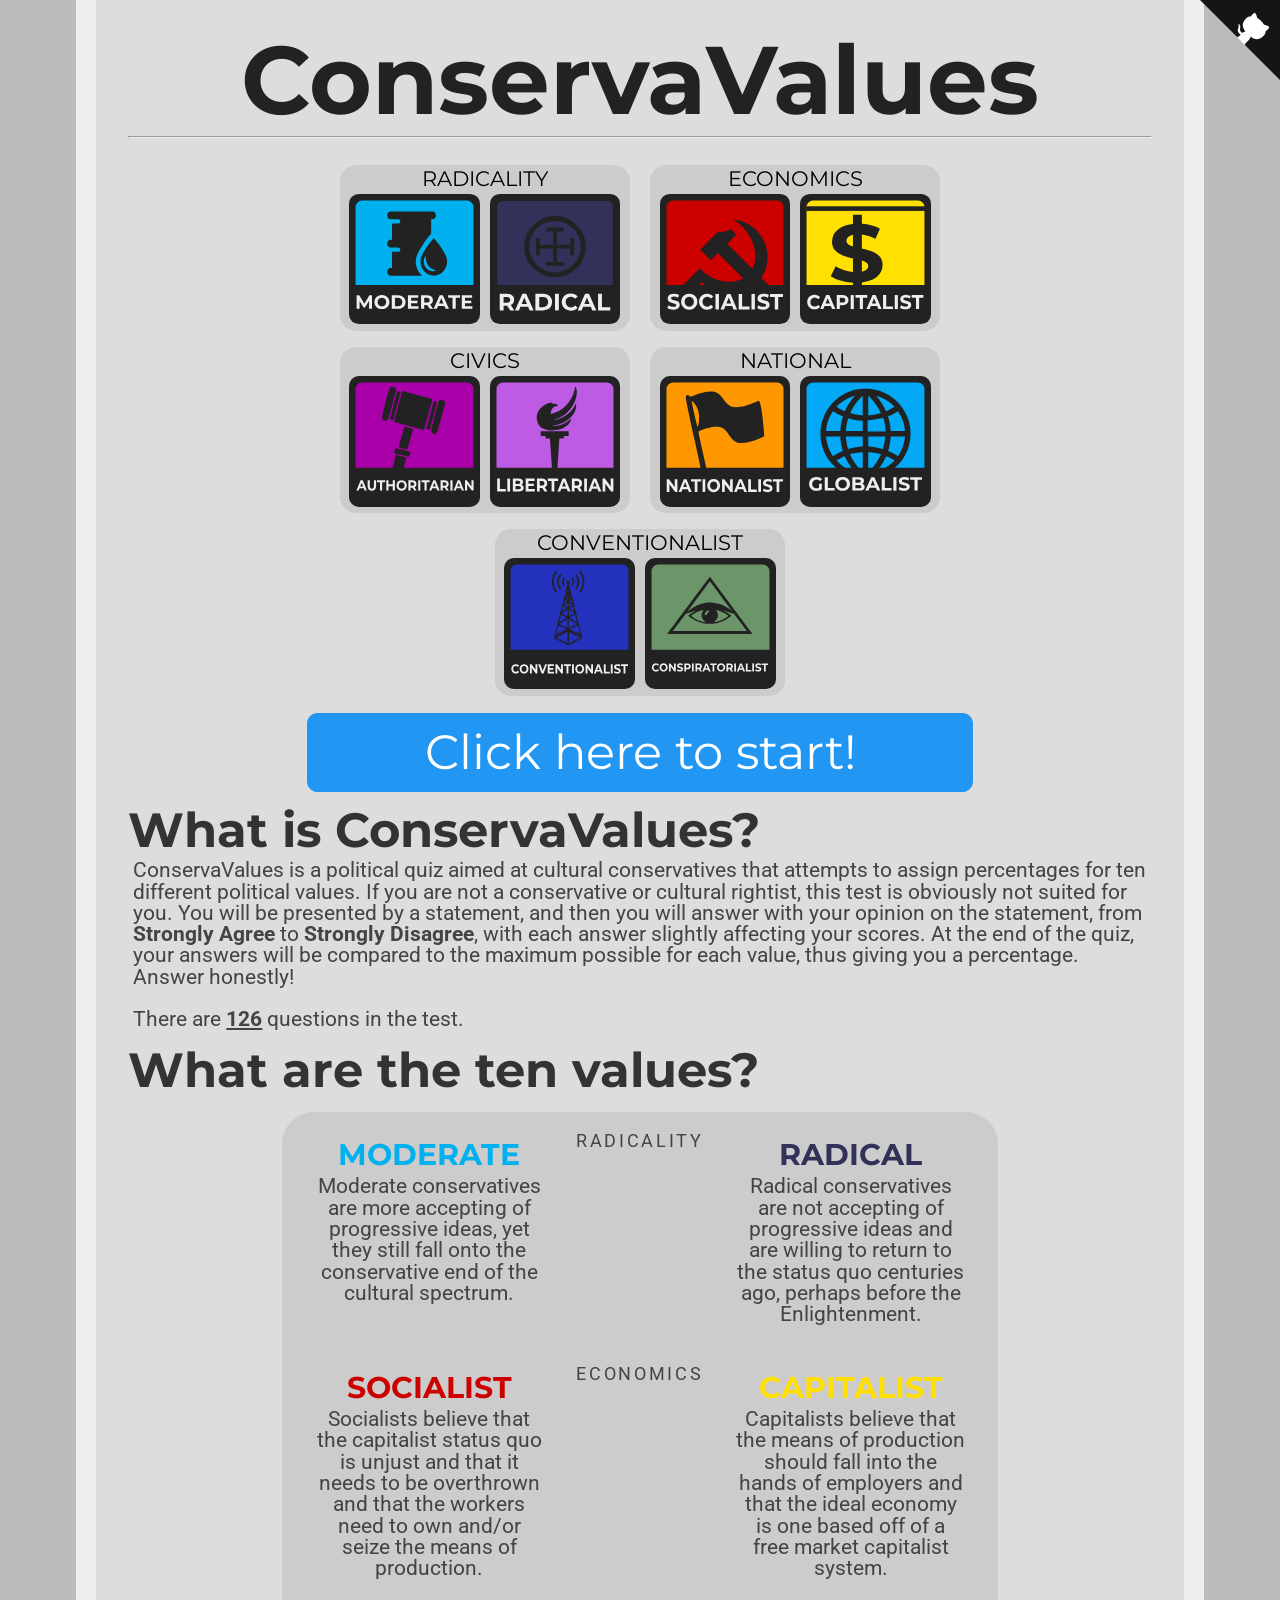
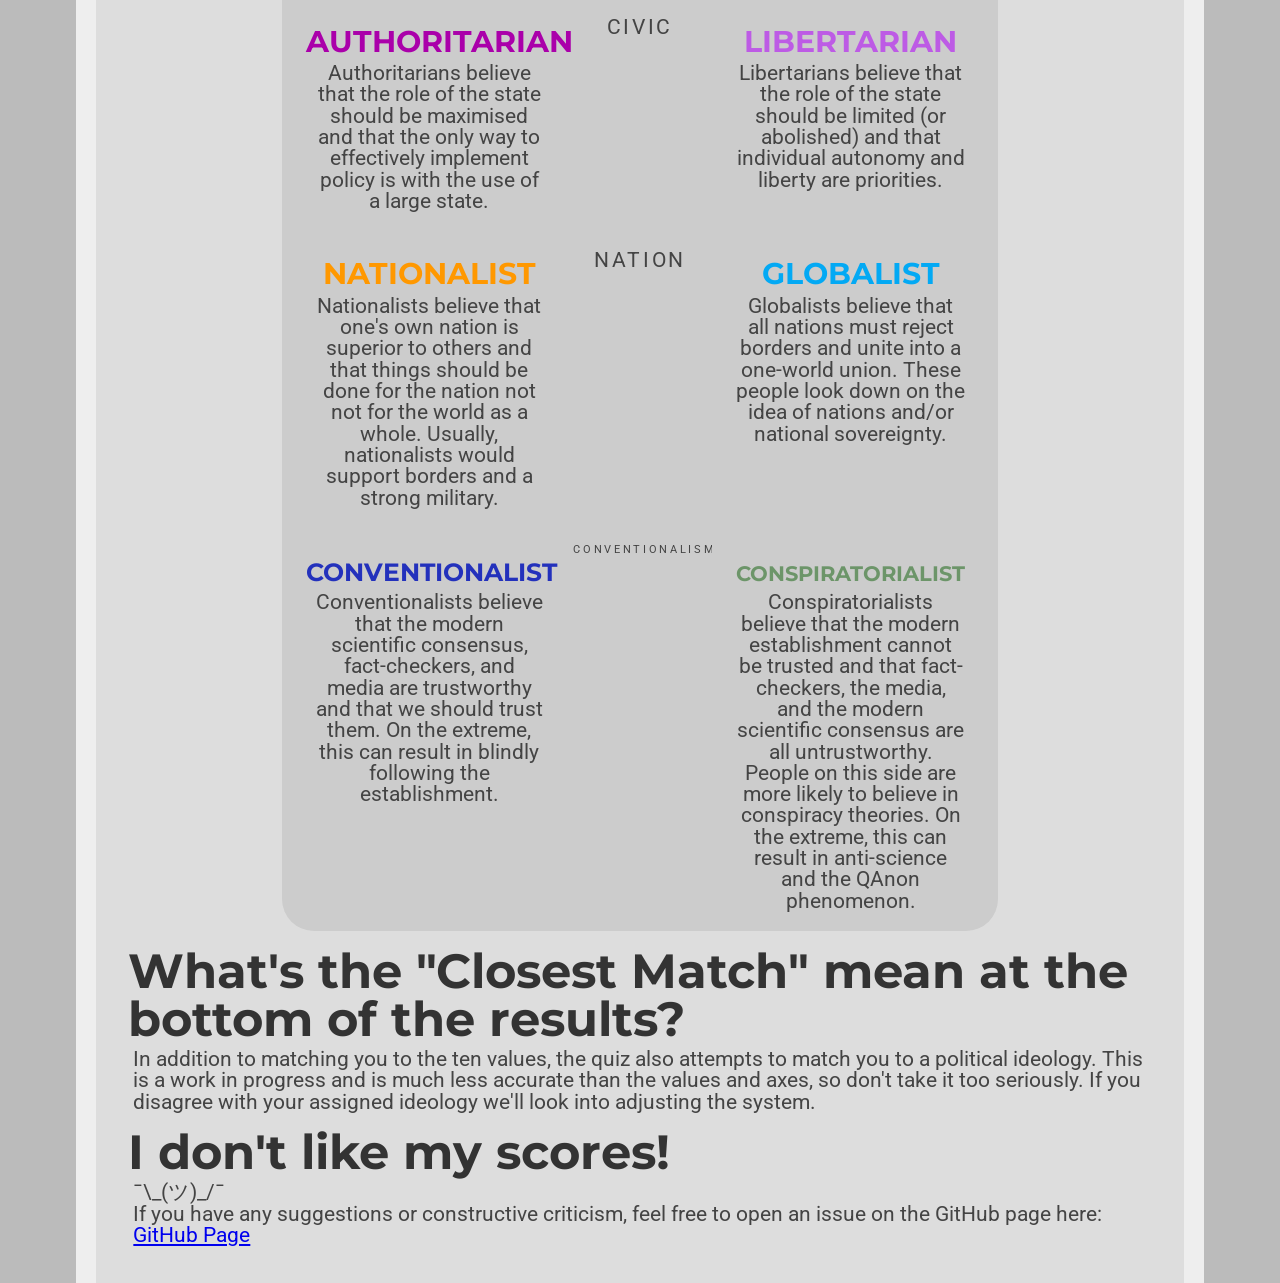
==== index.html @ 1d0bcb78 "Initial commit" ====
<!DOCTYPE html>
<html lang="en-US">
    <head>
        <link href="https://fonts.googleapis.com/css?family=Montserrat:300,400,700|Roboto:400,700" rel="stylesheet">
        <link href='style.css' rel='stylesheet' type='text/css'>
        <link rel="icon" type="x-icon" href="assets/icon.png">
        <link rel="shortcut icon" type="x-icon" href="assets/icon.png">
        <title>ConservaValues</title>
        <meta property="og:ttl" content="600">
        <meta property="og:site_name" content="ConservaValues.github.io">
        <meta property="og:title" content="ConservaValues">
        <meta property="og:type" content="website">
        <meta property="og:description" content="ConservaValues is a political quiz aimed at cultural conservatives">
        <meta property="og:url" content="https://afunhumaninter.github.io/conservavalues/">
        <meta property="og:image" content="https://afunhumaninter.github.io/conservavalues/assets/previcon.png">
        <meta property="og:image:width" content="1024">
        <meta property="og:image:height" content="1024">
        <meta name="theme-color" content="#000000" data-react-helmet="true">
        <meta charset="utf-8">
    </head>
    <body>
        <a href="https://github.com/afunhumaninter/conservavalues" class="github-corner" aria-label="View source on Github"><svg width="80" height="80" viewBox="0 0 250 250" style="fill:#151513; color:#fff; position: absolute; top: 0; border: 0; right: 0;" aria-hidden="true"><path d="M0,0 L115,115 L130,115 L142,142 L250,250 L250,0 Z"></path><path d="M128.3,109.0 C113.8,99.7 119.0,89.6 119.0,89.6 C122.0,82.7 120.5,78.6 120.5,78.6 C119.2,72.0 123.4,76.3 123.4,76.3 C127.3,80.9 125.5,87.3 125.5,87.3 C122.9,97.6 130.6,101.9 134.4,103.2" fill="currentColor" style="transform-origin: 130px 106px;" class="octo-arm"></path><path d="M115.0,115.0 C114.9,115.1 118.7,116.5 119.8,115.4 L133.7,101.6 C136.9,99.2 139.9,98.4 142.2,98.6 C133.8,88.0 127.5,74.4 143.8,58.0 C148.5,53.4 154.0,51.2 159.7,51.0 C160.3,49.4 163.2,43.6 171.4,40.1 C171.4,40.1 176.1,42.5 178.8,56.2 C183.1,58.6 187.2,61.8 190.9,65.4 C194.5,69.0 197.7,73.2 200.1,77.6 C213.8,80.2 216.3,84.9 216.3,84.9 C212.7,93.1 206.9,96.0 205.4,96.6 C205.1,102.4 203.0,107.8 198.3,112.5 C181.9,128.9 168.3,122.5 157.7,114.1 C157.9,116.9 156.7,120.9 152.7,124.9 L141.0,136.5 C139.8,137.7 141.6,141.9 141.8,141.8 Z" fill="currentColor" class="octo-body"></path></svg></a><style>.github-corner:hover .octo-arm{animation:octocat-wave 560ms ease-in-out}@keyframes octocat-wave{0%,100%{transform:rotate(0)}20%,60%{transform:rotate(-25deg)}40%,80%{transform:rotate(10deg)}}@media (max-width:500px){.github-corner:hover .octo-arm{animation:none}.github-corner .octo-arm{animation:octocat-wave 560ms ease-in-out}}</style>
        <h1>ConservaValues</h1>
        <hr>
        <div class="center">
            <div class="block">
                <div class="axis_label">RADICALITY</div>
                <a href="#anchor1"><img src="assets/values/moderate.svg" class="column"></a>
                <a href="#anchor1"><img src="assets/values/radical.svg" class="column"></a>
            </div>
            <div class="block">
                <div class="axis_label">ECONOMICS</div>
                <a href="#anchor2"><img src="assets/values/socialist.svg" class="column"></a>
                <a href="#anchor2"><img src="assets/values/capitalist.svg" class="column"></a>
            </div>
            <div class="block">
                <div class="axis_label">CIVICS</div>
                <a href="#anchor3"><img src="assets/values/authoritarian.svg" class="column"></a>
                <a href="#anchor3"><img src="assets/values/libertarian.svg" class="column"></a>
            </div>    
            <div class="block">
                <div class="axis_label">NATIONAL</div>
                <a href="#anchor4"><img src="assets/values/nationalist.svg" class="column"></a>
                <a href="#anchor4"><img src="assets/values/globalist.svg" class="column"></a>
            </div>
            <div class="block">
                <div class="axis_label">CONVENTIONALIST</div>
                <a href="#anchor5"><img src="assets/values/conventionalist.svg" class="column"></a>
                <a href="#anchor5"><img src="assets/values/conspiratorialist.svg" class="column"></a>
            </div>
        </div>
        <button class="button" onclick="location.href='instructions.html';" style="font-size:36pt;">Click here to start!</button>
        <h2>What is ConservaValues?</h2>
            <p>ConservaValues is a political quiz aimed at cultural conservatives that attempts to assign percentages for ten different political values. If you are not a conservative or cultural rightist, this test is obviously not suited for you. You will be presented by a statement, and then you will answer with your opinion on the statement, from <b>Strongly Agree</b> to <b>Strongly Disagree</b>, with each answer slightly affecting your scores. At the end of the quiz, your answers will be compared to the maximum possible for each value, thus giving you a percentage. Answer honestly!<br /><br />
            There are <b><u><span id="numOfQuestions"></span></u></b> questions in the test.</p>

        <h2>What are the ten values?</h2>
        <br>
        <div class="expl-block">
            <!--Radicality axis-->
            <div class="spacer">
                <div class="expl-left">
                    <p class="index-value">
                        <b id="val-moderate">MODERATE</b>
                    </p>
                    <p class="expl-text-left">
                        Moderate conservatives are more accepting of progressive ideas, yet they still fall onto the conservative end of the cultural spectrum.
                    </p>
                </div>
                <div class="expl-axis">
                    <a id="anchor1"></a>
                    <p class="axis"><small>RADICALITY</small></p>
                    <img class="arrows" src="assets/arrow.svg"></img>
                </div>
                <div class="expl-right">
                    <p class="index-value">
                        <b id="val-radical">RADICAL</b>
                    </p>
                    <p class="expl-text-right">
                        Radical conservatives are not accepting of progressive ideas and are willing to return to the status quo centuries ago, perhaps before the Enlightenment.
                    </p>
                </div>
            </div>
            <!--Co-operation axis-->
            <div class="spacer">
                <div class="expl-left">
                    <p class="index-value">
                        <b id="val-socialist">SOCIALIST</b>
                    </p>
                    <p class="expl-text-left">
                        Socialists believe that the capitalist status quo is unjust and that it needs to be overthrown and that the workers need to own and/or seize the means of production.
                    </p>
                </div>
                <div class="expl-axis">
                    <a id="anchor2"></a>
                    <p class="axis"><SMALL>ECONOMICS</SMALL></p>
                    <img class="arrows" src="assets/arrow.svg"></img>
                </div>
                <div class="expl-right">
                    <p class="index-value">
                        <b id="val-capitalist">CAPITALIST</b>
                    </p>
                    <p class="expl-text-right">
                        Capitalists believe that the means of production should fall into the hands of employers and that the ideal economy is one based off of a free market capitalist system.
                    </p>
                </div>
            </div>
            <!--Ownership axis-->
            <div class="spacer">
                <div class="expl-left">
                    <p class="index-value">
                        <b id="val-authoritarian">AUTHORITARIAN</b>
                    </p>
                    <p class="expl-text-left">
                        Authoritarians believe that the role of the state should be maximised and that the only way to effectively implement policy is with the use of a large state.
                    </p>
                </div>
                <div class="expl-axis">
                    <a id="anchor3"></a>
                    <p class="axis">CIVIC</p>
                    <img class="arrows" src="assets/arrow.svg"></img>
                </div>
                <div class="expl-right">
                    <p class="index-value">
                        <b id="val-libertarian">LIBERTARIAN</b>
                    </p>
                    <p class="expl-text-right">
                        Libertarians believe that the role of the state should be limited (or abolished) and that individual autonomy and liberty are priorities.
                    </p>
                </div>
            </div>
            <!--World axis-->
            <div class="spacer">
                <div class="expl-left">
                    <p class="index-value">
                        <b id="val-nationalist">NATIONALIST</b>
                    </p>
                    <p class="expl-text-left">
                        Nationalists believe that one's own nation is superior to others and that things should be done for the nation not not for the world as a whole. Usually, nationalists would support borders and a strong military.
                    </p>
                </div>
                <div class="expl-axis">
                    <a id="anchor4"></a>
                    <p class="axis">NATION</p>
                    <img class="arrows" src="assets/arrow.svg"></img>
                </div>
                <div class="expl-right">
                    <p class="index-value">
                        <b id="val-globalist">GLOBALIST</b>
                    </p>
                    <p class="expl-text-right">
                        Globalists believe that all nations must reject borders and unite into a one-world union. These people look down on the idea of nations and/or national sovereignty.
                    </p>
                </div>
            </div>
            <!--Culture axis-->
            <div class="spacer">
                <div class="expl-left">
                    <p class="index-value">
                        <b id="val-conventionalist"><small>CONVENTIONALIST</small></b>
                    </p>
                    <p class="expl-text-left">
                        Conventionalists believe that the modern scientific consensus, fact-checkers, and media are trustworthy and that we should trust them. On the extreme, this can result in blindly following the establishment.
                    </p>
                </div>
                <div class="expl-axis">
                    <a id="anchor5"></a>
                    <p class="axis" id="conventionalism-name">CONVENTIONALISM</p>
                    <img class="arrows" src="assets/arrow.svg"></img>
                </div>
                <div class="expl-right">
                    <p class="index-value">
                        <b id="val-conspiratorialist"><small><small>CONSPIRATORIALIST</small></small></b>
                    </p>
                    <p class="expl-text-right">
                        Conspiratorialists believe that the modern establishment cannot be trusted and that fact-checkers, the media, and the modern scientific consensus are all untrustworthy. People on this side are more likely to believe in conspiracy theories. On the extreme, this can result in anti-science and the QAnon phenomenon.
                    </p>
                </div>
            </div>
        </div>
        <h2>What's the "Closest Match" mean at the bottom of the results?</h2>
            <p>In addition to matching you to the ten values, the quiz also attempts to match you to a political ideology. This is a work in progress and is much less accurate than the values and axes, so don't take it too seriously. If you disagree with your assigned ideology we'll look into adjusting the system.</p>
        <h2>I don't like my scores!</h2>
            <p>¯\_(ツ)_/¯<br/>
            If you have any suggestions or constructive criticism, feel free to open an issue on the GitHub page here: <a href="https://github.com/afunhumaninter/conservavalues">GitHub Page</a></p>

        <script type="text/javascript">
            fetch("JSON/questions.json")
                .then(response => response.json())
                .then(data => document.getElementById("numOfQuestions").innerHTML = data.length)
        </script>
    </body>
</html>
---- style.css ----
/*Base CSS*/
:root {
    --axis: calc(18pt * 3);
    --arrow: calc(var(--axis) + 4px);
    --arrow-color: #333333;
}
  
.expl-axis {
    background: linear-gradient(180deg, transparent var(--axis), var(--arrow-color) var(--axis));
    mask-image: linear-gradient(180deg, white var(--axis), transparent var(--axis)), url(../conservavalues/assets/arrow.svg);
    -webkit-mask-image: linear-gradient(180deg, white var(--axis), transparent var(--axis)), url(../conservavalues/assets/arrow.svg);
    mask-repeat: no-repeat;
    -webkit-mask-repeat: no-repeat;
    mask-size: 100%, 60% auto;
    -webkit-mask-size: 100%, 60% auto;
    mask-position: 0 0, 50% var(--arrow);
    -webkit-mask-position: 0 0, 50% var(--arrow);
}
html {
    background-color: #bbbbbb;
    padding: 0px;
    scroll-behavior: smooth;
}

body {
    width: 80%;
    min-height: calc(100vh - 4em);
    margin: 0 auto;
    padding: 2em;
    background-color: #dddddd;
    border-color: #eeeeee;
    border-left-style: solid;
    border-right-style: solid;
    border-width: 20px;
}

p {
    color: #444444;
    font-family: 'Roboto', sans-serif;
    font-size: 16pt;
    line-height: 1;
    margin: 4pt;
}

p.value-description {
    text-indent: -16pt;
    margin-left: 20pt;
}

p.question {
    margin: 16pt auto;
    color: #333333;
    font-family: 'Montserrat', sans-serif;
    font-weight: normal;
    width: 70%;
    min-width: 500pt;
    min-height: 144pt;
    background-color: #eeeeee;
    padding: 16pt;
    border-radius: 16pt;
    font-size: 36pt;
    display: flex;
    justify-content: center;
    align-items: center;
    text-align: center;
}

h1 {
    color: #222222;
    font-family: 'Montserrat', sans-serif;
    font-size: 72pt;
    text-align: center;
    line-height: 72pt;
    margin-top: 0pt;
    margin-bottom: 0pt;
}

h2 {
    color: #333333;
    font-family: 'Montserrat', sans-serif;
    font-size: 36pt;
    line-height: 36pt;
    margin-top: 12pt;
    margin-bottom: 0pt;
}

li {
    font-size: 16pt;
    text-indent: 16pt;
}

a {
    font-family: inherit;
}
.small_button, .small_button_off {
    background-color: #333;
    font-family: 'Montserrat', sans-serif;
    border: none;
    border-radius: 8pt;
    color: white;
    padding: 8pt;
    width: 10%;
    min-width: 100pt;
    text-align: center;
    text-decoration: none;
    display: block;
    font-size: 18pt;
    margin: -2px auto;
    cursor: pointer;
}

.small_button_off {
    background-color: #ddd;
    color: #888;
    border: 2px solid #888;
    cursor: not-allowed;
    margin: -4px auto;
}
.arrows {
    display: none;
}
li {
    font-size: 16pt;
    text-indent: 16pt;
}

img.center {
    display: block;
    margin: 1em auto;
    width: 50%;
    min-width: 500pt;
}
img.column {
    width: 45%;
    transition: transform 0.3s;
    padding: 1%;
}
  
img.column:hover {
    transform: scale(1.05);
}
p.expl-text-left, p.expl-text-right {
    display: block;
    font-size: 16pt;
    width: 90%;
    margin-left: auto;
    margin-right: auto;
}

img.arrows {
    width: 60%;
    height: auto;
}

p.axis {
    display: block;
}

p.index-value {
    font-family: 'Montserrat', sans-serif;
    font-size: 30px;
    margin: 4px;
}
p.expl-text {
    font-size: 18pt;
}
  
p.value {
    font-size: 28pt;
    text-indent: -16pt;
    line-height: 2px;
    letter-spacing: 0.1em;
}
  
p.extras {
    text-align: center;
    max-width: 800px;
    margin-left: auto;
    margin-right: auto;
}

.button {
    background-color: #2196f3;
    font-family: 'Montserrat', sans-serif;
    border: none;
    border-radius: 8pt;
    color: white;
    padding: 8pt;
    width: 50%;
    min-width: 500pt;
    text-align: center;
    text-decoration: none;
    display: block;
    font-size: 24pt;
    margin: -2px auto;
    cursor: pointer;
}
div.center {
    border-radius: 8pt;
    padding: 8pt;
    color: white;
    width: 90%;
    max-width: 768pt;
    display: block;
    margin: auto;
    align-items: center;
    text-align: center;
}

div.axis {
    width: 100%;
    display: flex;
    align-items: center;
    justify-content: center;
}

div.bar {
    height: 36pt;
    line-height: 36pt;
    padding: 8pt;
    margin-top: 4pt;
    margin-bottom: 4pt;
    border-width: 4px;
    border-right-width: 1px;
    border-top-style: solid;
    border-bottom-style: solid;
    border-color: #222222;
    background-color: #eeeeee;
    display: block;
    width: 50%;
}
div.spacer {
    display: flex;
    padding: 2%;
}

div.text-wrapper {
    font-family: 'Montserrat', sans-serif;
    font-size: 36pt;
    line-height: 36pt;
    color: #222222;
    display: inline-block;
}

div.axis_label {
    font-size: 16pt;
    font-family: 'Montserrat', sans-serif;
    color: #000;
}
  
div.block {
    display: inline-block;
    width: 31.5%;
    background-color: #CCC;
    border-radius: 12pt;
    margin: 6pt;
}
  
div.expl-block {
    width: 70%;
    display: block;
    text-align: center;
    align-items: center;
    margin: auto;
    background-color: #CCC;
    border-radius: 32px;
}
  
div.expl-left, div.expl-right {
    display: inline-block;
    text-align: center;
    margin-top: 10px;
    vertical-align: top;
    width: 37%;
    margin-left: auto;
    margin-right: auto;
}
  
div.expl-axis {
    display: inline-block;
    width: 20.9%;
    vertical-align: top;
    font-size: 20pt;
    letter-spacing: 0.1em;
    margin: 4pt;
    margin-top: -2px;
}

#banner {
    border-color: #444444;
    border-style: solid;
    border-width: 2px;
    border-radius: 8pt;
    display: block;
    margin: 8pt;
    margin-left: auto;
    margin-right: auto;
}

div.moderate {
    background-color: #00B0EF;
    text-align: left;
    border-right-style: solid;
}

#val-moderate {
    color: #00B0EF;
}

div.radical {
    background-color: #32315a;
    text-align: right;
    border-left-style: solid;
}

#val-radical {
    color: #32315a;
}

div.socialist {
    background-color: #cd0000;
    text-align: left;
    border-right-style: solid;
}

#val-socialist {
    color: #cd0000;
}

div.capitalist {
    background-color: #ffe000;
    text-align: right;
    border-right-style: solid;
}

#val-capitalist {
    color: #ffe000;
}

div.authoritarian {
    background-color: #AA00AA;
    text-align: left;
    border-left-style: solid;
}

#val-authoritarian {
    color: #AA00AA;
}

div.libertarian {
    background-color: #BD5BE5;
    text-align: right;
    border-left-style: solid;
}

#val-libertarian {
    color: #BD5BE5;
}

div.nationalist {
    background-color: #ff9800;
    text-align: left;
    border-right-style: solid;
}

#val-nationalist {
    color: #ff9800;
}

div.globalist {
    background-color: #03a9f4;
    text-align: right;
    border-left-style: solid;
}

#val-globalist {
    color: #03a9f4;
}

div.conventionalist {
    background-color: #2331BC;
    text-align: left;
    border-right-style: solid;
}

#val-conventionalist {
    color: #2331BC;
}

div.conspiratorialist {
    background-color: #6c9569;
    text-align: right;
    border-right-style: solid;
}

#val-conspiratorialist {
    color: #6c9569;
}

span.weight-300 {
    font-weight: 300;
}

#conventionalism-name{
    font-size: 8pt;
}

/*Dark mode*/
@media(prefers-color-scheme: dark){
    :root {
        --arrow-color: #dddddd;
    }

    div.axis_label {
        color: #FFF;
    }

    div.block {
        background-color: #111;
    }

    div.expl-block {
        background-color: #333;
    }
    html {
        background-color: #000000;
        padding: 0px;
    }
    body {
        background-color: #3b3b3b;
        border-color: #505050;
    }
    p {
        color: #cccccc;
    }
    p.question {
        color: #cccccc;
        background-color: #000000;
    }
    h1 {
        color: #cccccc;
    }
    h2 {
        color: #cccccc;
    }
    .small_button, .small_button_off {
        background-color: #ddd;
    }

    .small_button_off {
        background-color: #333;
        color: #888;
        border: 2px solid #888;
    }
}
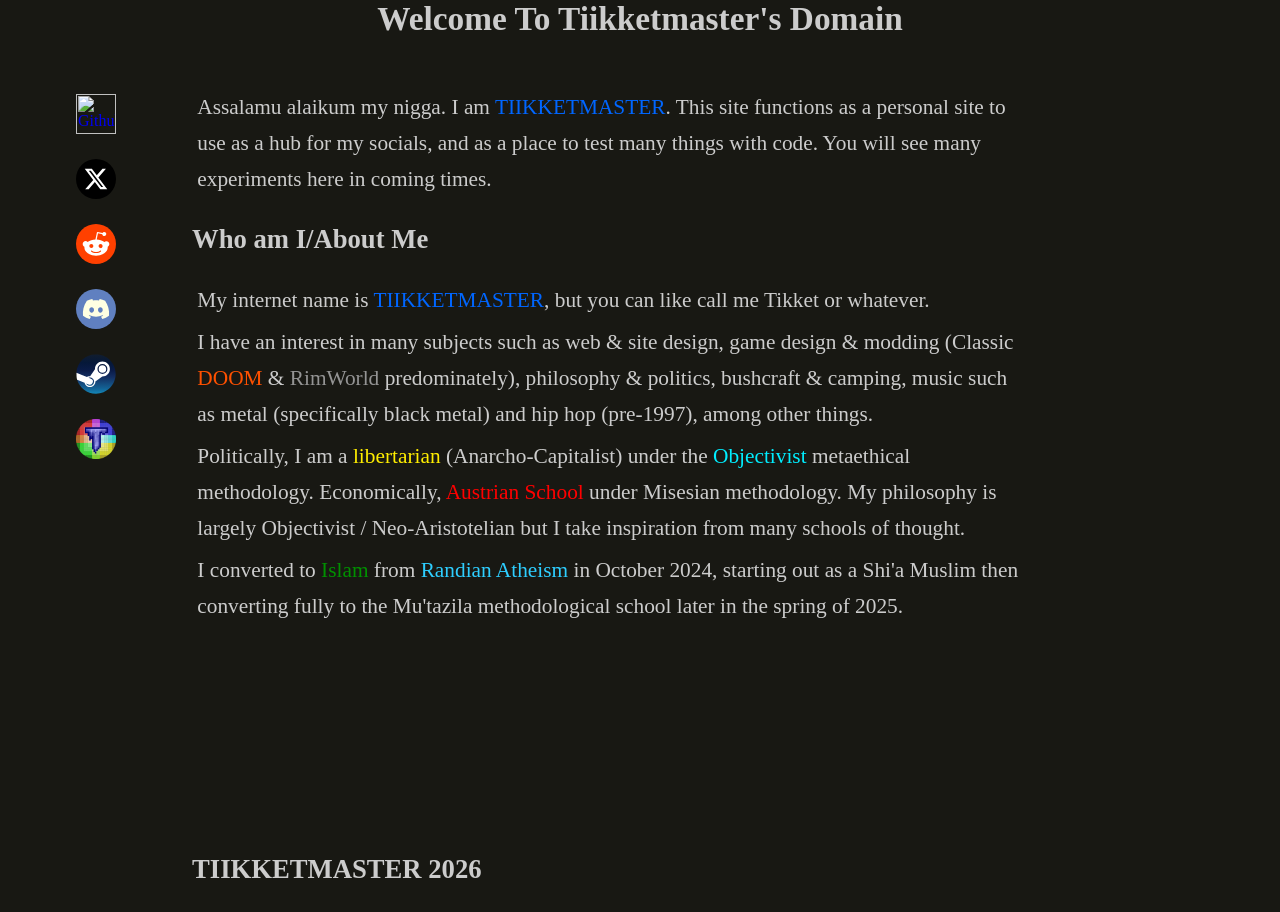
==== commit 2434091c: "Initial release" ====
--- a/index.html
+++ b/index.html
@@ -1,193 +1,56 @@
-<!DOCTYPE html>
-<html lang="en-US">
-    <head>
-        <link href="https://fonts.googleapis.com/css?family=Montserrat:300,400,700|Roboto:400,700" rel="stylesheet">
-        <link href='style.css' rel='stylesheet' type='text/css'>
-        <link rel="icon" type="x-icon" href="assets/icon.png">
-        <link rel="shortcut icon" type="x-icon" href="assets/icon.png">
-        <title>ConservaValues</title>
-        <meta property="og:ttl" content="600">
-        <meta property="og:site_name" content="ConservaValues.github.io">
-        <meta property="og:title" content="ConservaValues">
-        <meta property="og:type" content="website">
-        <meta property="og:description" content="ConservaValues is a political quiz aimed at cultural conservatives">
-        <meta property="og:url" content="https://afunhumaninter.github.io/conservavalues/">
-        <meta property="og:image" content="https://afunhumaninter.github.io/conservavalues/assets/previcon.png">
-        <meta property="og:image:width" content="1024">
-        <meta property="og:image:height" content="1024">
-        <meta name="theme-color" content="#000000" data-react-helmet="true">
-        <meta charset="utf-8">
-    </head>
-    <body>
-        <a href="https://github.com/afunhumaninter/conservavalues" class="github-corner" aria-label="View source on Github"><svg width="80" height="80" viewBox="0 0 250 250" style="fill:#151513; color:#fff; position: absolute; top: 0; border: 0; right: 0;" aria-hidden="true"><path d="M0,0 L115,115 L130,115 L142,142 L250,250 L250,0 Z"></path><path d="M128.3,109.0 C113.8,99.7 119.0,89.6 119.0,89.6 C122.0,82.7 120.5,78.6 120.5,78.6 C119.2,72.0 123.4,76.3 123.4,76.3 C127.3,80.9 125.5,87.3 125.5,87.3 C122.9,97.6 130.6,101.9 134.4,103.2" fill="currentColor" style="transform-origin: 130px 106px;" class="octo-arm"></path><path d="M115.0,115.0 C114.9,115.1 118.7,116.5 119.8,115.4 L133.7,101.6 C136.9,99.2 139.9,98.4 142.2,98.6 C133.8,88.0 127.5,74.4 143.8,58.0 C148.5,53.4 154.0,51.2 159.7,51.0 C160.3,49.4 163.2,43.6 171.4,40.1 C171.4,40.1 176.1,42.5 178.8,56.2 C183.1,58.6 187.2,61.8 190.9,65.4 C194.5,69.0 197.7,73.2 200.1,77.6 C213.8,80.2 216.3,84.9 216.3,84.9 C212.7,93.1 206.9,96.0 205.4,96.6 C205.1,102.4 203.0,107.8 198.3,112.5 C181.9,128.9 168.3,122.5 157.7,114.1 C157.9,116.9 156.7,120.9 152.7,124.9 L141.0,136.5 C139.8,137.7 141.6,141.9 141.8,141.8 Z" fill="currentColor" class="octo-body"></path></svg></a><style>.github-corner:hover .octo-arm{animation:octocat-wave 560ms ease-in-out}@keyframes octocat-wave{0%,100%{transform:rotate(0)}20%,60%{transform:rotate(-25deg)}40%,80%{transform:rotate(10deg)}}@media (max-width:500px){.github-corner:hover .octo-arm{animation:none}.github-corner .octo-arm{animation:octocat-wave 560ms ease-in-out}}</style>
-        <h1>ConservaValues</h1>
-        <hr>
-        <div class="center">
-            <div class="block">
-                <div class="axis_label">RADICALITY</div>
-                <a href="#anchor1"><img src="assets/values/moderate.svg" class="column"></a>
-                <a href="#anchor1"><img src="assets/values/radical.svg" class="column"></a>
-            </div>
-            <div class="block">
-                <div class="axis_label">ECONOMICS</div>
-                <a href="#anchor2"><img src="assets/values/socialist.svg" class="column"></a>
-                <a href="#anchor2"><img src="assets/values/capitalist.svg" class="column"></a>
-            </div>
-            <div class="block">
-                <div class="axis_label">CIVICS</div>
-                <a href="#anchor3"><img src="assets/values/authoritarian.svg" class="column"></a>
-                <a href="#anchor3"><img src="assets/values/libertarian.svg" class="column"></a>
-            </div>    
-            <div class="block">
-                <div class="axis_label">NATIONAL</div>
-                <a href="#anchor4"><img src="assets/values/nationalist.svg" class="column"></a>
-                <a href="#anchor4"><img src="assets/values/globalist.svg" class="column"></a>
-            </div>
-            <div class="block">
-                <div class="axis_label">CONVENTIONALIST</div>
-                <a href="#anchor5"><img src="assets/values/conventionalist.svg" class="column"></a>
-                <a href="#anchor5"><img src="assets/values/conspiratorialist.svg" class="column"></a>
-            </div>
+<head>
+    <meta charset="utf-8">
+    <meta name="viewport" content="width=device-width, initial-scale=1.0">
+    <title>TIIKKETMASTER</title>
+    <link href="style.css" rel="stylesheet">
+    <link href="https://fonts.googleapis.com/css?family=Montserrat:300,400,700|Roboto:400,700" rel="stylesheet">
+    <link rel="icon" type="image/png" href="assets/icon.png">
+</head>
+
+<body>
+
+    <center><h2>Welcome To Tiikketmaster's Domain</h2></center><br>
+        <div style="display:flex;">
+        <div style="width:15.0%">
+        
+            <div class="extMediaColumn">
+    <a href="https://github.com/TIIKKETMASTER" target="_blank"><img title="X" src="https://github.com/favicon.ico" class="extMedia" alt="Github"></a>
+    <a href="https://x.com/tiikketmaster" target="_blank"><img title="X" src="./assets/logos/xitter.svg" class="extMedia" alt="X"></a>
+    <a href="https://www.reddit.com/user/ticketmaster9/" target="_blank"><img title="X" src="./assets/logos/preddit.svg" class="extMedia" alt="X"></a>
+    <img title="Discord" src="./assets/logos/discord.svg" class="extMedia" onclick="navigator.clipboard.writeText('tiikketmaster');alert('Discord tag copied (tiikketmaster).')">
+    <a href="https://steamcommunity.com/id/TIIKKETMASTER/" target="_blank"><img title="X" src="./assets/logos/steam.svg" class="extMedia" alt="X"></a>
+    <a href="https://tiikketmaster.github.io/tiikketcompass" target="_blank"><img title="X" src="./assets/logos/favicon_compass.png" class="extMedia" alt="Github"></a>
+    </a>
+  </div>
+
         </div>
-        <button class="button" onclick="location.href='instructions.html';" style="font-size:36pt;">Click here to start!</button>
-        <h2>What is ConservaValues?</h2>
-            <p>ConservaValues is a political quiz aimed at cultural conservatives that attempts to assign percentages for ten different political values. If you are not a conservative or cultural rightist, this test is obviously not suited for you. You will be presented by a statement, and then you will answer with your opinion on the statement, from <b>Strongly Agree</b> to <b>Strongly Disagree</b>, with each answer slightly affecting your scores. At the end of the quiz, your answers will be compared to the maximum possible for each value, thus giving you a percentage. Answer honestly!<br /><br />
-            There are <b><u><span id="numOfQuestions"></span></u></b> questions in the test.</p>
 
-        <h2>What are the ten values?</h2>
-        <br>
-        <div class="expl-block">
-            <!--Radicality axis-->
-            <div class="spacer">
-                <div class="expl-left">
-                    <p class="index-value">
-                        <b id="val-moderate">MODERATE</b>
-                    </p>
-                    <p class="expl-text-left">
-                        Moderate conservatives are more accepting of progressive ideas, yet they still fall onto the conservative end of the cultural spectrum.
-                    </p>
-                </div>
-                <div class="expl-axis">
-                    <a id="anchor1"></a>
-                    <p class="axis"><small>RADICALITY</small></p>
-                    <img class="arrows" src="assets/arrow.svg"></img>
-                </div>
-                <div class="expl-right">
-                    <p class="index-value">
-                        <b id="val-radical">RADICAL</b>
-                    </p>
-                    <p class="expl-text-right">
-                        Radical conservatives are not accepting of progressive ideas and are willing to return to the status quo centuries ago, perhaps before the Enlightenment.
-                    </p>
-                </div>
-            </div>
-            <!--Co-operation axis-->
-            <div class="spacer">
-                <div class="expl-left">
-                    <p class="index-value">
-                        <b id="val-socialist">SOCIALIST</b>
-                    </p>
-                    <p class="expl-text-left">
-                        Socialists believe that the capitalist status quo is unjust and that it needs to be overthrown and that the workers need to own and/or seize the means of production.
-                    </p>
-                </div>
-                <div class="expl-axis">
-                    <a id="anchor2"></a>
-                    <p class="axis"><SMALL>ECONOMICS</SMALL></p>
-                    <img class="arrows" src="assets/arrow.svg"></img>
-                </div>
-                <div class="expl-right">
-                    <p class="index-value">
-                        <b id="val-capitalist">CAPITALIST</b>
-                    </p>
-                    <p class="expl-text-right">
-                        Capitalists believe that the means of production should fall into the hands of employers and that the ideal economy is one based off of a free market capitalist system.
-                    </p>
-                </div>
-            </div>
-            <!--Ownership axis-->
-            <div class="spacer">
-                <div class="expl-left">
-                    <p class="index-value">
-                        <b id="val-authoritarian">AUTHORITARIAN</b>
-                    </p>
-                    <p class="expl-text-left">
-                        Authoritarians believe that the role of the state should be maximised and that the only way to effectively implement policy is with the use of a large state.
-                    </p>
-                </div>
-                <div class="expl-axis">
-                    <a id="anchor3"></a>
-                    <p class="axis">CIVIC</p>
-                    <img class="arrows" src="assets/arrow.svg"></img>
-                </div>
-                <div class="expl-right">
-                    <p class="index-value">
-                        <b id="val-libertarian">LIBERTARIAN</b>
-                    </p>
-                    <p class="expl-text-right">
-                        Libertarians believe that the role of the state should be limited (or abolished) and that individual autonomy and liberty are priorities.
-                    </p>
-                </div>
-            </div>
-            <!--World axis-->
-            <div class="spacer">
-                <div class="expl-left">
-                    <p class="index-value">
-                        <b id="val-nationalist">NATIONALIST</b>
-                    </p>
-                    <p class="expl-text-left">
-                        Nationalists believe that one's own nation is superior to others and that things should be done for the nation not not for the world as a whole. Usually, nationalists would support borders and a strong military.
-                    </p>
-                </div>
-                <div class="expl-axis">
-                    <a id="anchor4"></a>
-                    <p class="axis">NATION</p>
-                    <img class="arrows" src="assets/arrow.svg"></img>
-                </div>
-                <div class="expl-right">
-                    <p class="index-value">
-                        <b id="val-globalist">GLOBALIST</b>
-                    </p>
-                    <p class="expl-text-right">
-                        Globalists believe that all nations must reject borders and unite into a one-world union. These people look down on the idea of nations and/or national sovereignty.
-                    </p>
-                </div>
-            </div>
-            <!--Culture axis-->
-            <div class="spacer">
-                <div class="expl-left">
-                    <p class="index-value">
-                        <b id="val-conventionalist"><small>CONVENTIONALIST</small></b>
-                    </p>
-                    <p class="expl-text-left">
-                        Conventionalists believe that the modern scientific consensus, fact-checkers, and media are trustworthy and that we should trust them. On the extreme, this can result in blindly following the establishment.
-                    </p>
-                </div>
-                <div class="expl-axis">
-                    <a id="anchor5"></a>
-                    <p class="axis" id="conventionalism-name">CONVENTIONALISM</p>
-                    <img class="arrows" src="assets/arrow.svg"></img>
-                </div>
-                <div class="expl-right">
-                    <p class="index-value">
-                        <b id="val-conspiratorialist"><small><small>CONSPIRATORIALIST</small></small></b>
-                    </p>
-                    <p class="expl-text-right">
-                        Conspiratorialists believe that the modern establishment cannot be trusted and that fact-checkers, the media, and the modern scientific consensus are all untrustworthy. People on this side are more likely to believe in conspiracy theories. On the extreme, this can result in anti-science and the QAnon phenomenon.
-                    </p>
-                </div>
-            </div>
+        <div style="width:65.0%">
+
+            <p>Assalamu alaikum my nigga. I am <span style="color: #0066ff;">TIIKKETMASTER</span>. This site functions as a personal site to use as a hub for my socials, 
+            and as a place to test many things with code. You will see many experiments here in coming times.
+            </p>
+            <h3>Who am I/About Me</h3>
+            <p>My internet name is <span style="color: #0066ff;">TIIKKETMASTER</span>, but you can like call me Tikket or whatever.</p>
+            <p>I have an interest in many subjects such as web & site design, game design & modding (Classic <span style="color: #ff5100;">DOOM</span> & <span style="color: #949494;">RimWorld</span> predominately), philosophy & politics, 
+            bushcraft & camping, music such as metal (specifically black metal) and hip hop (pre-1997), among other things.</p>
+            <p>Politically, I am a <span style="color: #ffee00;">libertarian</span> (Anarcho-Capitalist) under the <span style="color: #00eeff;">Objectivist</span> metaethical methodology. Economically, 
+            <span style="color: #ff0000;">Austrian School</span> under Misesian methodology. 
+            My philosophy is largely Objectivist / Neo-Aristotelian but I take inspiration from many schools of thought.</p>
+            <p>I converted to <span style="color: #009000;">Islam</span> from <span style="color: #2eceff;">Randian Atheism</span> in October 2024, starting out as a Shi'a Muslim then converting fully 
+            to the Mu'tazila methodological school later in the spring of 2025. 
+            </p>
+            <br><br><br><br><br><br><br><br><br><br><br><h3>TIIKKETMASTER <span id="year"></span></h3>
+
         </div>
-        <h2>What's the "Closest Match" mean at the bottom of the results?</h2>
-            <p>In addition to matching you to the ten values, the quiz also attempts to match you to a political ideology. This is a work in progress and is much less accurate than the values and axes, so don't take it too seriously. If you disagree with your assigned ideology we'll look into adjusting the system.</p>
-        <h2>I don't like my scores!</h2>
-            <p>¯\_(ツ)_/¯<br/>
-            If you have any suggestions or constructive criticism, feel free to open an issue on the GitHub page here: <a href="https://github.com/afunhumaninter/conservavalues">GitHub Page</a></p>
+        <div style="width:20.0%">
+        <p></p>
+        </div>
+    </div>
+    
+</body>
 
-        <script type="text/javascript">
-            fetch("JSON/questions.json")
-                .then(response => response.json())
-                .then(data => document.getElementById("numOfQuestions").innerHTML = data.length)
-        </script>
-    </body>
-</html>+<script>
+    const currentYear = new Date().getFullYear();
+    document.getElementById("year").textContent = currentYear;
+</script>
--- a/style.css
+++ b/style.css
@@ -1,455 +1,53 @@
-/*Base CSS*/
-:root {
-    --axis: calc(18pt * 3);
-    --arrow: calc(var(--axis) + 4px);
-    --arrow-color: #333333;
+html {
+    scrollbar-width: thin;
+    scrollbar-color: #bbbbbb #1d1d1d;
+    background: #181813;
+    padding: 0px;
 }
-  
-.expl-axis {
-    background: linear-gradient(180deg, transparent var(--axis), var(--arrow-color) var(--axis));
-    mask-image: linear-gradient(180deg, white var(--axis), transparent var(--axis)), url(../conservavalues/assets/arrow.svg);
-    -webkit-mask-image: linear-gradient(180deg, white var(--axis), transparent var(--axis)), url(../conservavalues/assets/arrow.svg);
-    mask-repeat: no-repeat;
-    -webkit-mask-repeat: no-repeat;
-    mask-size: 100%, 60% auto;
-    -webkit-mask-size: 100%, 60% auto;
-    mask-position: 0 0, 50% var(--arrow);
-    -webkit-mask-position: 0 0, 50% var(--arrow);
+body {
+    color: #ccc;
+    width: 100%;
+    font-family: "Palatino Linotype", "Book Antiqua", serif;
+    margin: 0 auto;
+    background-color: #181813;
+    border-width: 0px;
 }
-html {
-    background-color: #bbbbbb;
-    padding: 0px;
-    scroll-behavior: smooth;
+p {
+    color: #ccc;
+    text-align: left;
+    font-size: 16pt;
+    line-height: 1.7;
+    margin: 4pt;
+}
+h2 {
+    font-size: 25pt;
+    color: #ccc;
+}
+h3 {
+    font-size: 20pt;
+    color: #ccc;
+}
+.extMediaColumn {
+    display: flex;
+    flex-direction: column;
+    align-items: center;
+    gap: 25px;
+    margin-top: 10px;
+}
+.extMedia {
+    width: 40px;
+    height: 40px;
+    cursor: pointer;
+    transition: 0.2s ease-in-out;
+}
+.extMedia:hover {
+    scale: 1.15;
 }
 
-body {
-    width: 80%;
-    min-height: calc(100vh - 4em);
-    margin: 0 auto;
-    padding: 2em;
-    background-color: #dddddd;
-    border-color: #eeeeee;
-    border-left-style: solid;
-    border-right-style: solid;
-    border-width: 20px;
-}
 
-p {
-    color: #444444;
-    font-family: 'Roboto', sans-serif;
-    font-size: 16pt;
-    line-height: 1;
-    margin: 4pt;
-}
+  @media only screen and (max-width: 1800px) {
+	body {
+		width: 100% !important;
+	}
 
-p.value-description {
-    text-indent: -16pt;
-    margin-left: 20pt;
-}
-
-p.question {
-    margin: 16pt auto;
-    color: #333333;
-    font-family: 'Montserrat', sans-serif;
-    font-weight: normal;
-    width: 70%;
-    min-width: 500pt;
-    min-height: 144pt;
-    background-color: #eeeeee;
-    padding: 16pt;
-    border-radius: 16pt;
-    font-size: 36pt;
-    display: flex;
-    justify-content: center;
-    align-items: center;
-    text-align: center;
-}
-
-h1 {
-    color: #222222;
-    font-family: 'Montserrat', sans-serif;
-    font-size: 72pt;
-    text-align: center;
-    line-height: 72pt;
-    margin-top: 0pt;
-    margin-bottom: 0pt;
-}
-
-h2 {
-    color: #333333;
-    font-family: 'Montserrat', sans-serif;
-    font-size: 36pt;
-    line-height: 36pt;
-    margin-top: 12pt;
-    margin-bottom: 0pt;
-}
-
-li {
-    font-size: 16pt;
-    text-indent: 16pt;
-}
-
-a {
-    font-family: inherit;
-}
-.small_button, .small_button_off {
-    background-color: #333;
-    font-family: 'Montserrat', sans-serif;
-    border: none;
-    border-radius: 8pt;
-    color: white;
-    padding: 8pt;
-    width: 10%;
-    min-width: 100pt;
-    text-align: center;
-    text-decoration: none;
-    display: block;
-    font-size: 18pt;
-    margin: -2px auto;
-    cursor: pointer;
-}
-
-.small_button_off {
-    background-color: #ddd;
-    color: #888;
-    border: 2px solid #888;
-    cursor: not-allowed;
-    margin: -4px auto;
-}
-.arrows {
-    display: none;
-}
-li {
-    font-size: 16pt;
-    text-indent: 16pt;
-}
-
-img.center {
-    display: block;
-    margin: 1em auto;
-    width: 50%;
-    min-width: 500pt;
-}
-img.column {
-    width: 45%;
-    transition: transform 0.3s;
-    padding: 1%;
-}
-  
-img.column:hover {
-    transform: scale(1.05);
-}
-p.expl-text-left, p.expl-text-right {
-    display: block;
-    font-size: 16pt;
-    width: 90%;
-    margin-left: auto;
-    margin-right: auto;
-}
-
-img.arrows {
-    width: 60%;
-    height: auto;
-}
-
-p.axis {
-    display: block;
-}
-
-p.index-value {
-    font-family: 'Montserrat', sans-serif;
-    font-size: 30px;
-    margin: 4px;
-}
-p.expl-text {
-    font-size: 18pt;
-}
-  
-p.value {
-    font-size: 28pt;
-    text-indent: -16pt;
-    line-height: 2px;
-    letter-spacing: 0.1em;
-}
-  
-p.extras {
-    text-align: center;
-    max-width: 800px;
-    margin-left: auto;
-    margin-right: auto;
-}
-
-.button {
-    background-color: #2196f3;
-    font-family: 'Montserrat', sans-serif;
-    border: none;
-    border-radius: 8pt;
-    color: white;
-    padding: 8pt;
-    width: 50%;
-    min-width: 500pt;
-    text-align: center;
-    text-decoration: none;
-    display: block;
-    font-size: 24pt;
-    margin: -2px auto;
-    cursor: pointer;
-}
-div.center {
-    border-radius: 8pt;
-    padding: 8pt;
-    color: white;
-    width: 90%;
-    max-width: 768pt;
-    display: block;
-    margin: auto;
-    align-items: center;
-    text-align: center;
-}
-
-div.axis {
-    width: 100%;
-    display: flex;
-    align-items: center;
-    justify-content: center;
-}
-
-div.bar {
-    height: 36pt;
-    line-height: 36pt;
-    padding: 8pt;
-    margin-top: 4pt;
-    margin-bottom: 4pt;
-    border-width: 4px;
-    border-right-width: 1px;
-    border-top-style: solid;
-    border-bottom-style: solid;
-    border-color: #222222;
-    background-color: #eeeeee;
-    display: block;
-    width: 50%;
-}
-div.spacer {
-    display: flex;
-    padding: 2%;
-}
-
-div.text-wrapper {
-    font-family: 'Montserrat', sans-serif;
-    font-size: 36pt;
-    line-height: 36pt;
-    color: #222222;
-    display: inline-block;
-}
-
-div.axis_label {
-    font-size: 16pt;
-    font-family: 'Montserrat', sans-serif;
-    color: #000;
-}
-  
-div.block {
-    display: inline-block;
-    width: 31.5%;
-    background-color: #CCC;
-    border-radius: 12pt;
-    margin: 6pt;
-}
-  
-div.expl-block {
-    width: 70%;
-    display: block;
-    text-align: center;
-    align-items: center;
-    margin: auto;
-    background-color: #CCC;
-    border-radius: 32px;
-}
-  
-div.expl-left, div.expl-right {
-    display: inline-block;
-    text-align: center;
-    margin-top: 10px;
-    vertical-align: top;
-    width: 37%;
-    margin-left: auto;
-    margin-right: auto;
-}
-  
-div.expl-axis {
-    display: inline-block;
-    width: 20.9%;
-    vertical-align: top;
-    font-size: 20pt;
-    letter-spacing: 0.1em;
-    margin: 4pt;
-    margin-top: -2px;
-}
-
-#banner {
-    border-color: #444444;
-    border-style: solid;
-    border-width: 2px;
-    border-radius: 8pt;
-    display: block;
-    margin: 8pt;
-    margin-left: auto;
-    margin-right: auto;
-}
-
-div.moderate {
-    background-color: #00B0EF;
-    text-align: left;
-    border-right-style: solid;
-}
-
-#val-moderate {
-    color: #00B0EF;
-}
-
-div.radical {
-    background-color: #32315a;
-    text-align: right;
-    border-left-style: solid;
-}
-
-#val-radical {
-    color: #32315a;
-}
-
-div.socialist {
-    background-color: #cd0000;
-    text-align: left;
-    border-right-style: solid;
-}
-
-#val-socialist {
-    color: #cd0000;
-}
-
-div.capitalist {
-    background-color: #ffe000;
-    text-align: right;
-    border-right-style: solid;
-}
-
-#val-capitalist {
-    color: #ffe000;
-}
-
-div.authoritarian {
-    background-color: #AA00AA;
-    text-align: left;
-    border-left-style: solid;
-}
-
-#val-authoritarian {
-    color: #AA00AA;
-}
-
-div.libertarian {
-    background-color: #BD5BE5;
-    text-align: right;
-    border-left-style: solid;
-}
-
-#val-libertarian {
-    color: #BD5BE5;
-}
-
-div.nationalist {
-    background-color: #ff9800;
-    text-align: left;
-    border-right-style: solid;
-}
-
-#val-nationalist {
-    color: #ff9800;
-}
-
-div.globalist {
-    background-color: #03a9f4;
-    text-align: right;
-    border-left-style: solid;
-}
-
-#val-globalist {
-    color: #03a9f4;
-}
-
-div.conventionalist {
-    background-color: #2331BC;
-    text-align: left;
-    border-right-style: solid;
-}
-
-#val-conventionalist {
-    color: #2331BC;
-}
-
-div.conspiratorialist {
-    background-color: #6c9569;
-    text-align: right;
-    border-right-style: solid;
-}
-
-#val-conspiratorialist {
-    color: #6c9569;
-}
-
-span.weight-300 {
-    font-weight: 300;
-}
-
-#conventionalism-name{
-    font-size: 8pt;
-}
-
-/*Dark mode*/
-@media(prefers-color-scheme: dark){
-    :root {
-        --arrow-color: #dddddd;
-    }
-
-    div.axis_label {
-        color: #FFF;
-    }
-
-    div.block {
-        background-color: #111;
-    }
-
-    div.expl-block {
-        background-color: #333;
-    }
-    html {
-        background-color: #000000;
-        padding: 0px;
-    }
-    body {
-        background-color: #3b3b3b;
-        border-color: #505050;
-    }
-    p {
-        color: #cccccc;
-    }
-    p.question {
-        color: #cccccc;
-        background-color: #000000;
-    }
-    h1 {
-        color: #cccccc;
-    }
-    h2 {
-        color: #cccccc;
-    }
-    .small_button, .small_button_off {
-        background-color: #ddd;
-    }
-
-    .small_button_off {
-        background-color: #333;
-        color: #888;
-        border: 2px solid #888;
-    }
-}
+}
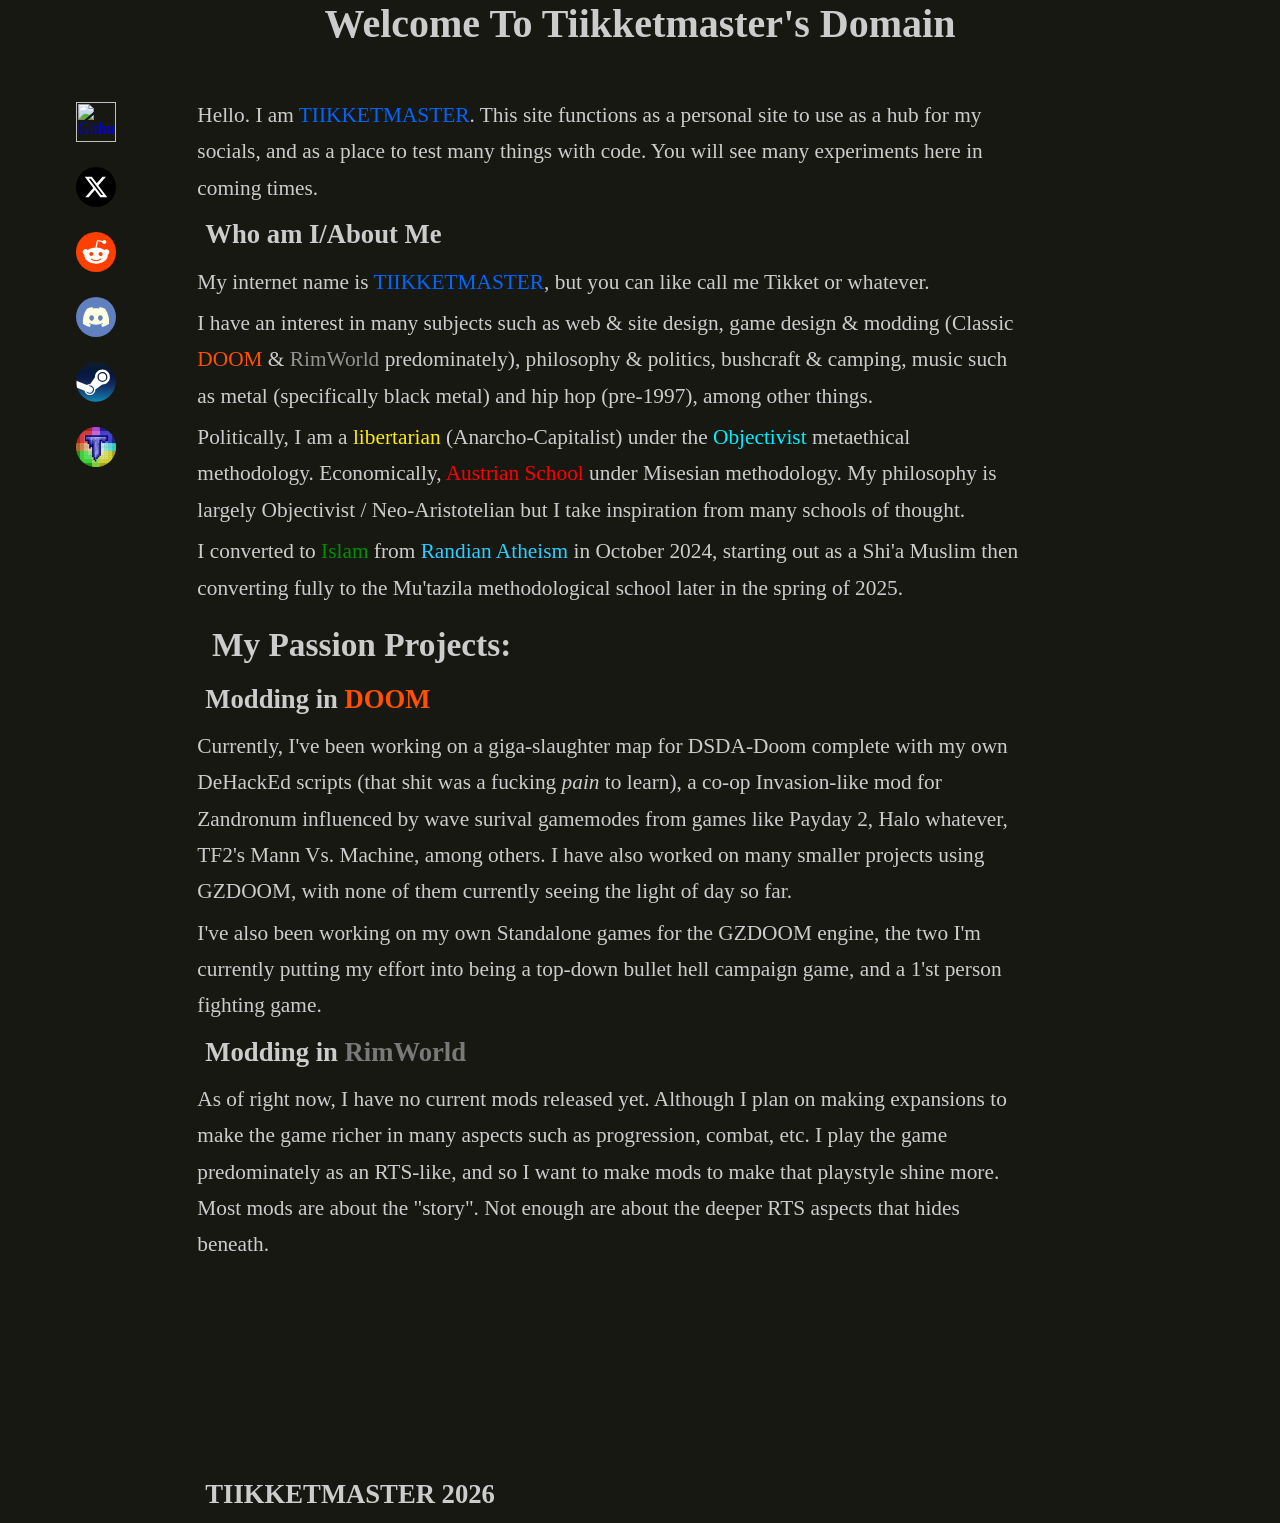
==== commit 5bc0c789: "uploading work" ====
--- a/index.html
+++ b/index.html
@@ -9,7 +9,7 @@
 
 <body>
 
-    <center><h2>Welcome To Tiikketmaster's Domain</h2></center><br>
+    <center><h1>Welcome To Tiikketmaster's Domain</h1></center><br>
         <div style="display:flex;">
         <div style="width:15.0%">
         
@@ -27,7 +27,7 @@
 
         <div style="width:65.0%">
 
-            <p>Assalamu alaikum my nigga. I am <span style="color: #0066ff;">TIIKKETMASTER</span>. This site functions as a personal site to use as a hub for my socials, 
+            <p>Hello. I am <span style="color: #0066ff;">TIIKKETMASTER</span>. This site functions as a personal site to use as a hub for my socials, 
             and as a place to test many things with code. You will see many experiments here in coming times.
             </p>
             <h3>Who am I/About Me</h3>
@@ -40,6 +40,22 @@
             <p>I converted to <span style="color: #009000;">Islam</span> from <span style="color: #2eceff;">Randian Atheism</span> in October 2024, starting out as a Shi'a Muslim then converting fully 
             to the Mu'tazila methodological school later in the spring of 2025. 
             </p>
+            <h2>My Passion Projects:</h2>
+            <h3>Modding in <span style="color: #ff5100;">DOOM</span></h3>
+            <p>Currently, I've been working on a giga-slaughter map for DSDA-Doom complete with my own DeHackEd scripts 
+            (that shit was a fucking <i>pain</i> to learn), a co-op Invasion-like mod for Zandronum influenced by wave surival 
+            gamemodes from games like Payday 2, Halo whatever, TF2's Mann Vs. Machine, among others. I have also 
+            worked on many smaller projects using GZDOOM, with none of them currently seeing the light of day so far.</p>
+            <p>I've also been working on my own Standalone games for the GZDOOM engine, the two I'm currently putting my 
+            effort into being a top-down bullet hell campaign game, and a 1'st person fighting game.
+            </p>
+            <h3>Modding in <span style="color: #797979;">RimWorld</span></h3>
+            <p>As of right now, I have no current mods released yet. Although I plan on making expansions to make the game 
+            richer in many aspects such as progression, combat, etc. I play the game predominately as an RTS-like, and so 
+            I want to make mods to make that playstyle shine more. Most mods are about the "story". Not enough are about 
+            the deeper RTS aspects that hides beneath.
+            </p>
+            
             <br><br><br><br><br><br><br><br><br><br><br><h3>TIIKKETMASTER <span id="year"></span></h3>
 
         </div>
--- a/style.css
+++ b/style.css
@@ -19,13 +19,16 @@
     line-height: 1.7;
     margin: 4pt;
 }
+h1 {
+    font-size: 30pt;
+}
 h2 {
     font-size: 25pt;
-    color: #ccc;
+    margin:15pt;
 }
 h3 {
     font-size: 20pt;
-    color: #ccc;
+    margin:10pt;
 }
 .extMediaColumn {
     display: flex;
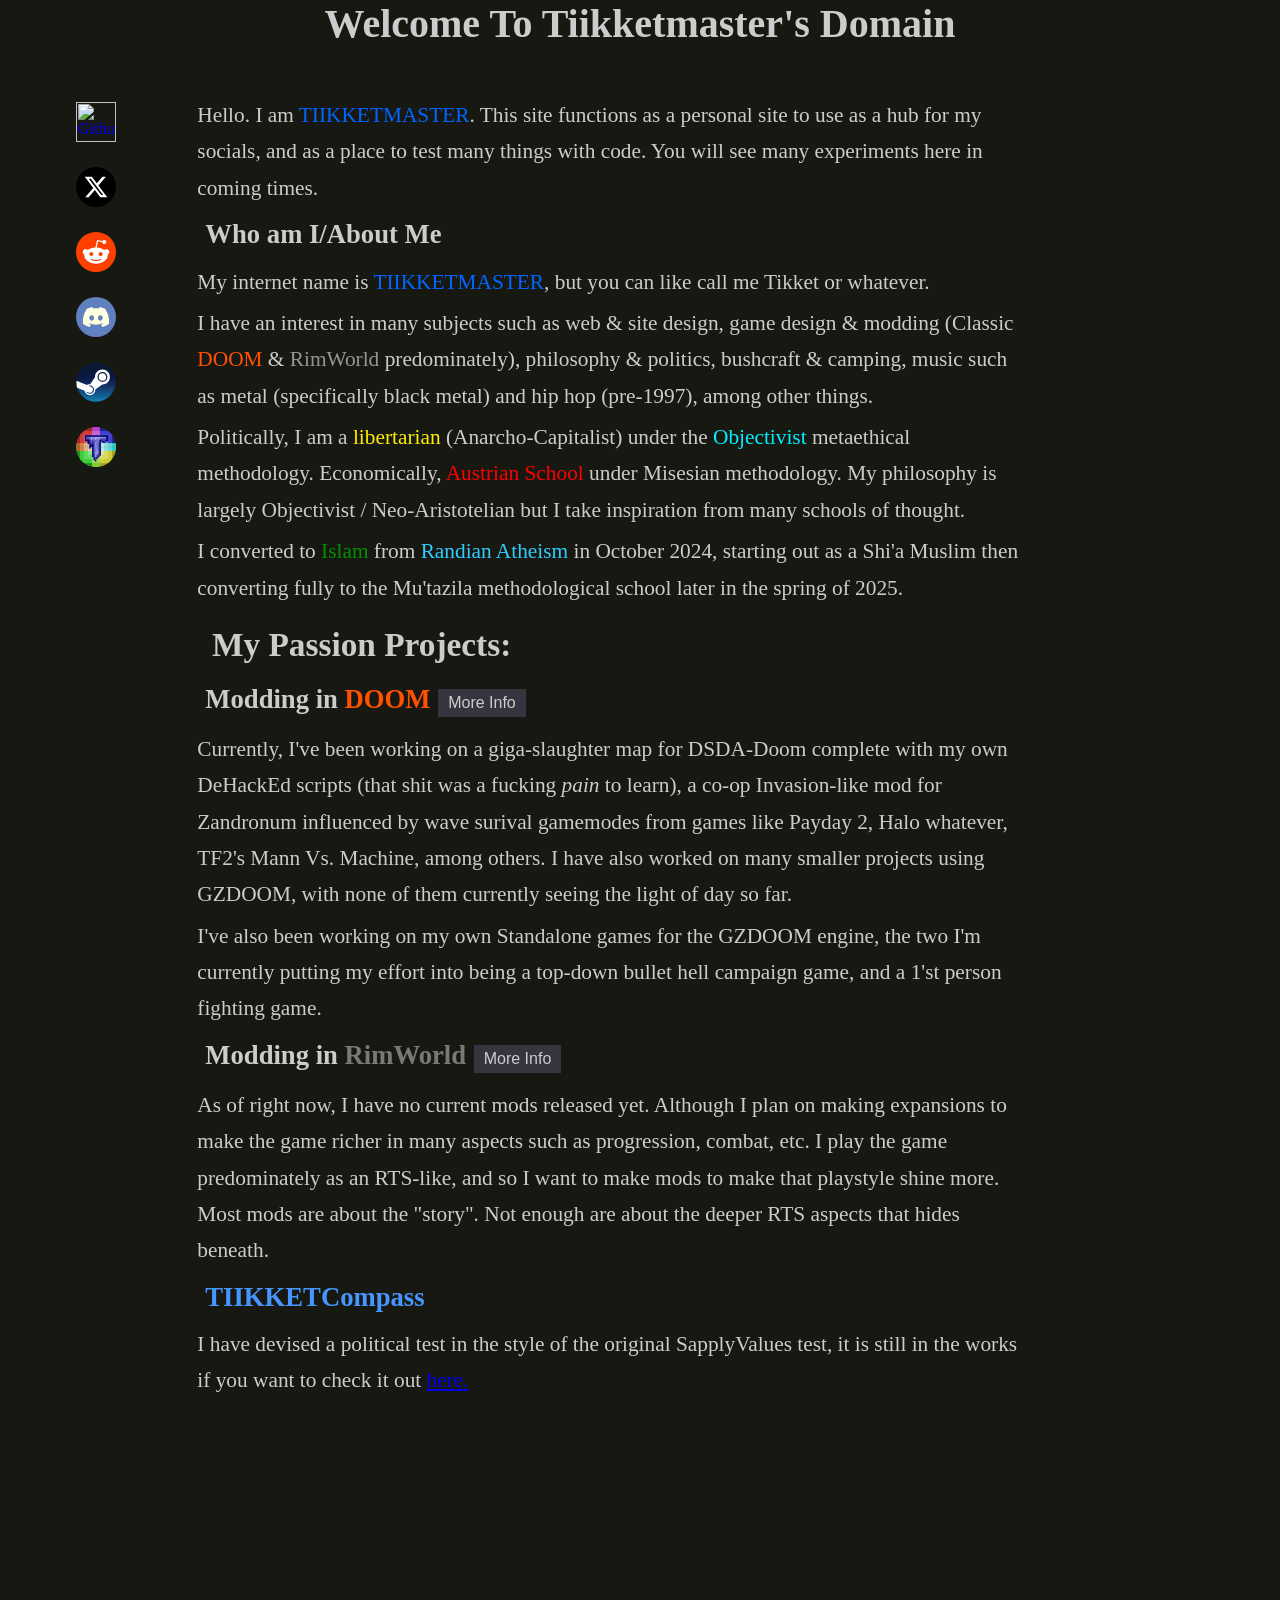
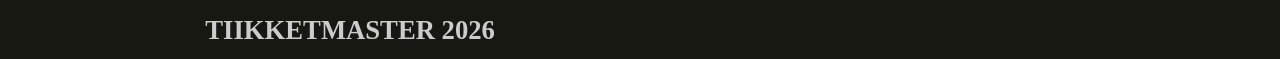
==== commit a3020245: "insert" ====
--- a/index.html
+++ b/index.html
@@ -41,7 +41,7 @@
             to the Mu'tazila methodological school later in the spring of 2025. 
             </p>
             <h2>My Passion Projects:</h2>
-            <h3>Modding in <span style="color: #ff5100;">DOOM</span></h3>
+            <h3>Modding in <span style="color: #ff5100;">DOOM</span> <button class="smallbutton" onclick="location.href='doom.html';">More Info</button></h3>
             <p>Currently, I've been working on a giga-slaughter map for DSDA-Doom complete with my own DeHackEd scripts 
             (that shit was a fucking <i>pain</i> to learn), a co-op Invasion-like mod for Zandronum influenced by wave surival 
             gamemodes from games like Payday 2, Halo whatever, TF2's Mann Vs. Machine, among others. I have also 
@@ -49,11 +49,15 @@
             <p>I've also been working on my own Standalone games for the GZDOOM engine, the two I'm currently putting my 
             effort into being a top-down bullet hell campaign game, and a 1'st person fighting game.
             </p>
-            <h3>Modding in <span style="color: #797979;">RimWorld</span></h3>
+            <h3>Modding in <span style="color: #797979;">RimWorld</span> <button class="smallbutton" onclick="location.href='rimworld.html';">More Info</button> </h3>
             <p>As of right now, I have no current mods released yet. Although I plan on making expansions to make the game 
             richer in many aspects such as progression, combat, etc. I play the game predominately as an RTS-like, and so 
             I want to make mods to make that playstyle shine more. Most mods are about the "story". Not enough are about 
             the deeper RTS aspects that hides beneath.
+            </p>
+            <h3><span style="color: #4696ff;">TIIKKETCompass</span></h3>
+            <p>I have devised a political test in the style of the original SapplyValues test, it is still in the works if you want to 
+            check it out <a href="https://tiikketmaster.github.io/tiikketcompass/"> here.</a>
             </p>
             
             <br><br><br><br><br><br><br><br><br><br><br><h3>TIIKKETMASTER <span id="year"></span></h3>
--- a/style.css
+++ b/style.css
@@ -46,6 +46,24 @@
 .extMedia:hover {
     scale: 1.15;
 }
+.homeButton {
+    width: 80px;
+    height: 80px;
+    border: #bbbbbb;
+    border-radius: 2px;
+}
+.smallButton {
+  background-color: #36353f;
+  border: none;
+  color: rgb(204, 204, 204);
+  padding: 5px 10px;
+  text-align: center;
+  text-decoration: none;
+  display: inline-block;
+  font-size: 16px;
+  margin: 1px 1px;
+  cursor: pointer;
+}
 
 
   @media only screen and (max-width: 1800px) {
